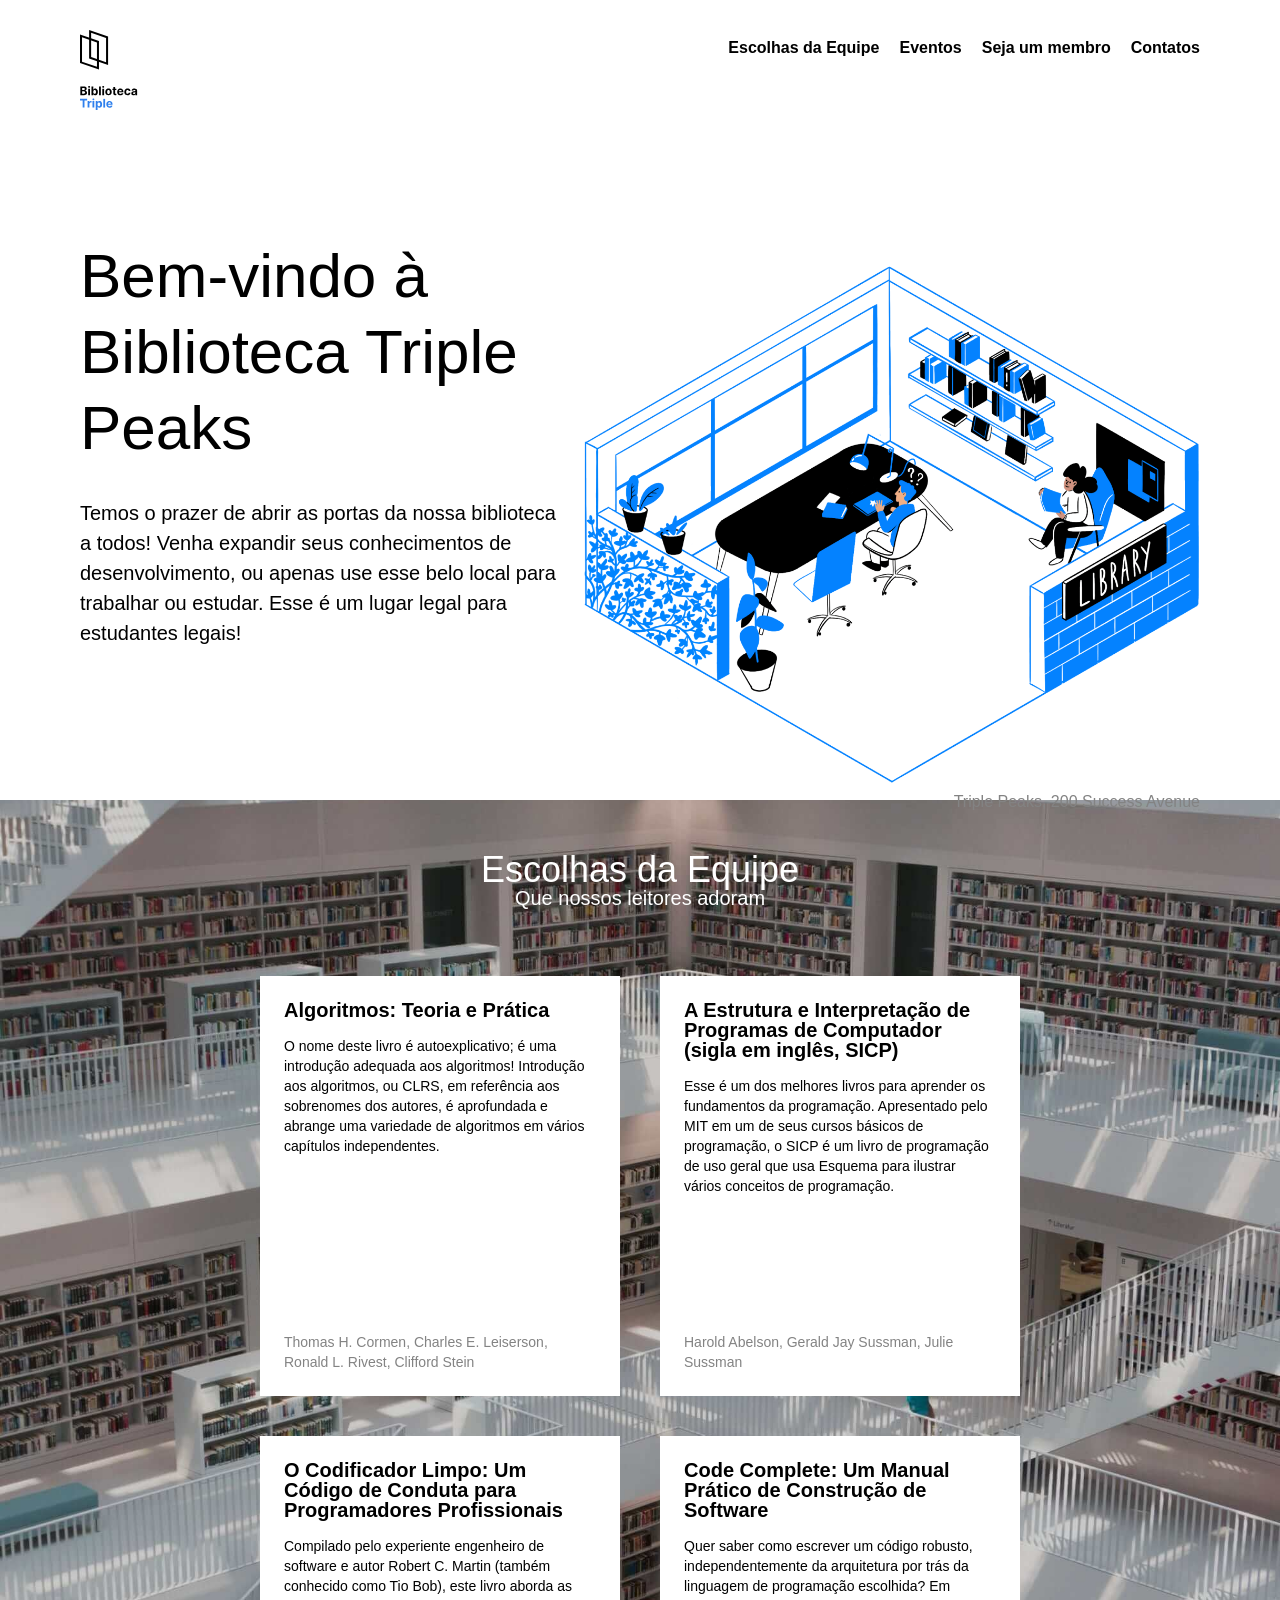
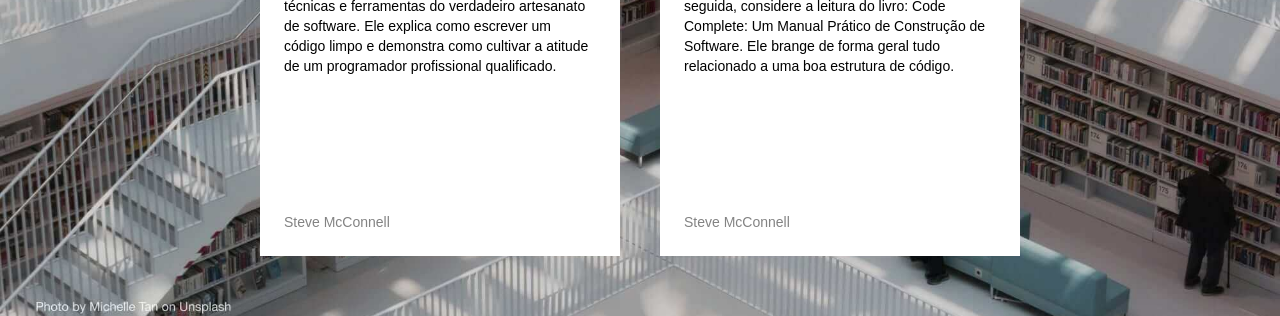
==== index.html @ f3eda074 "adiciona estrutura inicial do projeto" ====
<!doctype html>
<html lang="pt">
  <head>
    <meta charset="UTF-8" />
    <meta name="viewport" content="width=device-width, initial-scale=1.0" />
    <title>Biblioteca Triple Peaks</title>
    <link rel="shortcut icon" href="favicon.ico" />
    <link rel="stylesheet" href="./vendor/normalize.css" />
    <link rel="stylesheet" href="./styles/style.css" />
  </head>

  <body>
    <div class="page">
      <header class="header">
        <nav class="nav">
          <img
            src="./images/logo.svg"
            alt="Logotipo da Biblioteca Triple Peaks"
            class="nav__logo"
          />
          <ul class="nav__links">
            <li>
              <a class="nav__link" href="#staff">Escolhas da Equipe</a>
            </li>
            <li>
              <a class="nav__link" href="#">Eventos</a>
            </li>
            <li>
              <a class="nav__link" href="#">Seja um membro</a>
            </li>
            <li>
              <a class="nav__link" href="#">Contatos</a>
            </li>
          </ul>
        </nav>
        <div class="header__content">
          <div>
            <h1 class="header__title">Bem-vindo à Biblioteca Triple Peaks</h1>
            <p class="header__description">
              Temos o prazer de abrir as portas da nossa biblioteca a todos!
              Venha expandir seus conhecimentos de desenvolvimento, ou apenas
              use esse belo local para trabalhar ou estudar. Esse é um lugar
              legal para estudantes legais!
            </p>
          </div>
          <img
            src="./images/inside_the_library.png"
            alt="Ilustração 'Dentro da biblioteca'"
            class="header__image"
          />
        </div>
        <div class="header__footer">
          <p class="header__address">Triple Peaks, 200 Success Avenue</p>
        </div>
      </header>

      <main class="content">
        <section class="staff" id="staff">
          <h2 class="staff__title">Escolhas da Equipe</h2>
          <p class="staff__subtitle">Que nossos leitores adoram</p>
          <ul class="staff__cards">
            <li class="card">
              <div class="card__content">
                <h3 class="card__title">Algoritmos: Teoria e Prática</h3>
                <p class="card__text">
                  O nome deste livro é autoexplicativo; é uma introdução
                  adequada aos algoritmos! Introdução aos algoritmos, ou CLRS,
                  em referência aos sobrenomes dos autores, é aprofundada e
                  abrange uma variedade de algoritmos em vários capítulos
                  independentes.
                </p>
              </div>
              <div class="card__footer">
                <p class="card__author">
                  Thomas H. Cormen, Charles E. Leiserson, Ronald L. Rivest,
                  Clifford Stein
                </p>
              </div>
            </li>
            <li class="card">
              <div class="card__content">
                <h3 class="card__title">
                  A Estrutura e Interpretação de Programas de Computador (sigla
                  em inglês, SICP)
                </h3>
                <p class="card__text">
                  Esse é um dos melhores livros para aprender os fundamentos da
                  programação. Apresentado pelo MIT em um de seus cursos básicos
                  de programação, o SICP é um livro de programação de uso geral
                  que usa Esquema para ilustrar vários conceitos de programação.
                </p>
              </div>
              <div class="card__footer">
                <p class="card__author">
                  Harold Abelson, Gerald Jay Sussman, Julie Sussman
                </p>
              </div>
            </li>
            <li class="card">
              <div class="card__content">
                <h3 class="card__title">
                  O Codificador Limpo: Um Código de Conduta para Programadores
                  Profissionais
                </h3>
                <p class="card__text">
                  Compilado pelo experiente engenheiro de software e autor
                  Robert C. Martin (também conhecido como Tio Bob), este livro
                  aborda as técnicas e ferramentas do verdadeiro artesanato de
                  software. Ele explica como escrever um código limpo e
                  demonstra como cultivar a atitude de um programador
                  profissional qualificado.
                </p>
              </div>
              <div class="card__footer">
                <p class="card__author">Steve McConnell</p>
              </div>
            </li>
            <li class="card">
              <div class="card__content">
                <h3 class="card__title">
                  Code Complete: Um Manual Prático de Construção de Software
                </h3>
                <p class="card__text">
                  Quer saber como escrever um código robusto,
                  independentemente da arquitetura por trás da linguagem de
                  programação escolhida? Em seguida, considere a leitura do
                  livro: Code Complete: Um Manual Prático de Construção de
                  Software. Ele brange de forma geral tudo relacionado a uma
                  boa estrutura de código.
                </p>
              </div>
              <div class="card__footer">
                <p class="card__author">Steve McConnell</p>
              </div>
            </li>
          </ul>
        </section>
      </main>
    </div>
  </body>
</html>
---- styles/style.css ----
.page {
  min-width: 1100px;
  max-width: 1600px;
  margin: 0 auto;
  background-color: #ffffff;
  font-family: Arial, sans-serif;
  font-size: 16px;
  line-height: 20px;
}

/* ===== HEADER ===== */

.header {
  display: flex;
  flex-direction: column;
  height: 100vh;
  min-height: 720px;
  max-height: 800px;
  padding: 30px 80px 40px;
  position: relative;
  box-sizing: border-box;
}

.nav {
  display: flex;
  justify-content: space-between;
}

.nav__links {
  display: flex;
  column-gap: 20px;
  list-style-type: none;
  padding-left: 0;
  margin: 8px 0 0;
}

.nav__link {
  color: #000000;
  text-decoration: none;
  font-weight: bold;
}

.header__content {
  display: flex;
  justify-content: space-between;
  margin-top: 128px;
  align-items: flex-start;
}

.header__title {
  max-width: 635px;
  font-size: 62px;
  line-height: 76px;
  font-weight: 500;
  margin: 0 0 32px;
}

.header__description {
  max-width: 515px;
  font-size: 20px;
  line-height: 30px;
  margin: 0;
}

.header__image {
  max-width: 636px;
}

.header__footer {
  margin-top: auto;
  width: 100%;
  display: flex;
  align-items: center;
  justify-content: flex-end;
  box-sizing: border-box;
}

.header__link {
  color: #2f80ed;
  text-decoration: none;
}

.header__address {
  margin: 0;
  color: #838383;
}

/* ===== STAFF ===== */

.staff {
  padding: 60px 80px;
  background-image: url(../images/staff_picks_background.jpg);
  background-position: center;
  background-repeat: no-repeat;
  background-size: cover;
}

.staff__title {
  color: #ffffff;
  font-size: 36px;
  font-weight: 500;
  text-align: center;
  margin: 0 0 8px;
}

.staff__subtitle {
  color: #ffffff;
  font-size: 20px;
  text-align: center;
  margin: 0 0 68px;
}

.staff__cards {
  max-width: 760px;
  margin: 0 auto;
  padding-left: 0;
  list-style-type: none;
  display: flex;
  flex-wrap: wrap;
  justify-content: center;
  gap: 40px;
}

/* ===== CARD ===== */

.card {
  width: 360px;
  height: 420px;
  background-color: #ffffff;
  padding: 24px;
  box-sizing: border-box;
  display: flex;
  flex-direction: column;
}

.card__title {
  font-size: 20px;
  font-weight: bold;
  margin: 0 0 16px;
}

.card__text {
  font-size: 14px;
  line-height: 20px;
  margin: 0;
}

.card__footer {
  margin-top: auto;
}

.card__author {
  font-size: 14px;
  color: #838383;
  margin: 0;
}
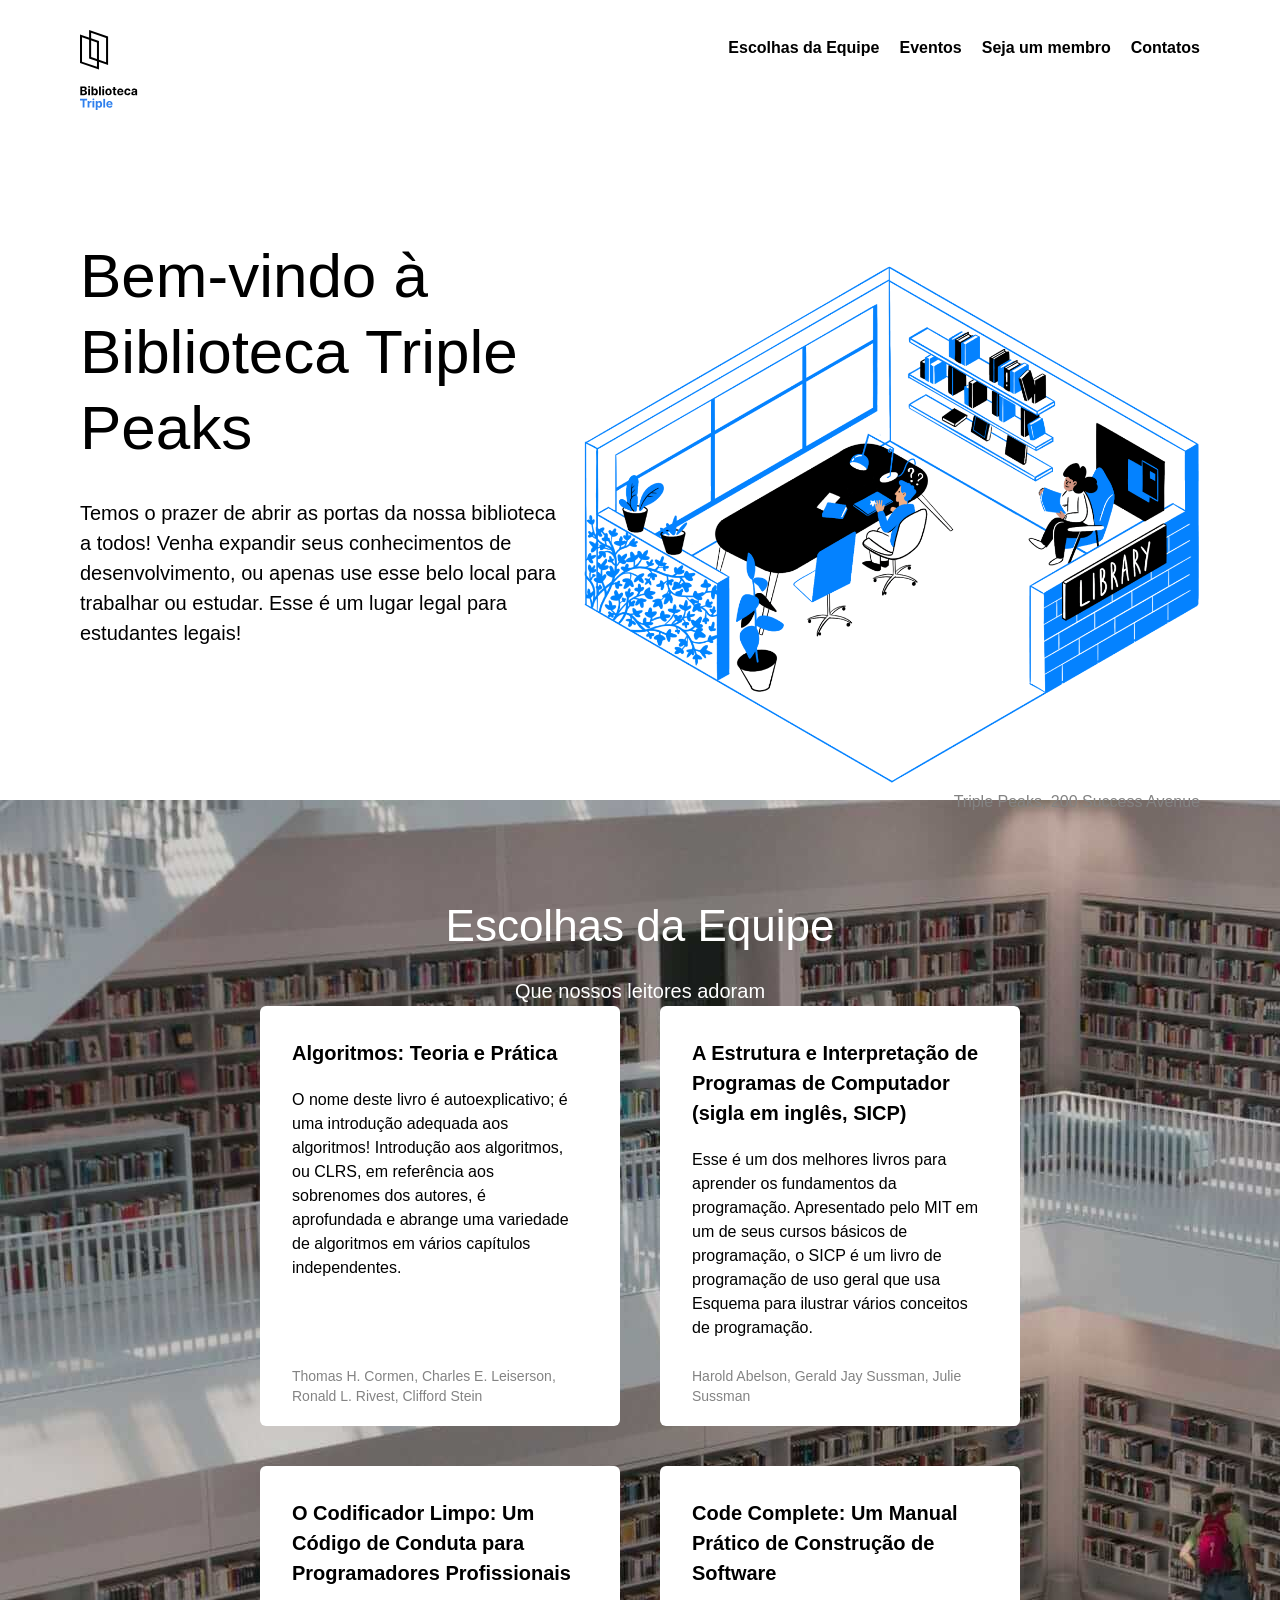
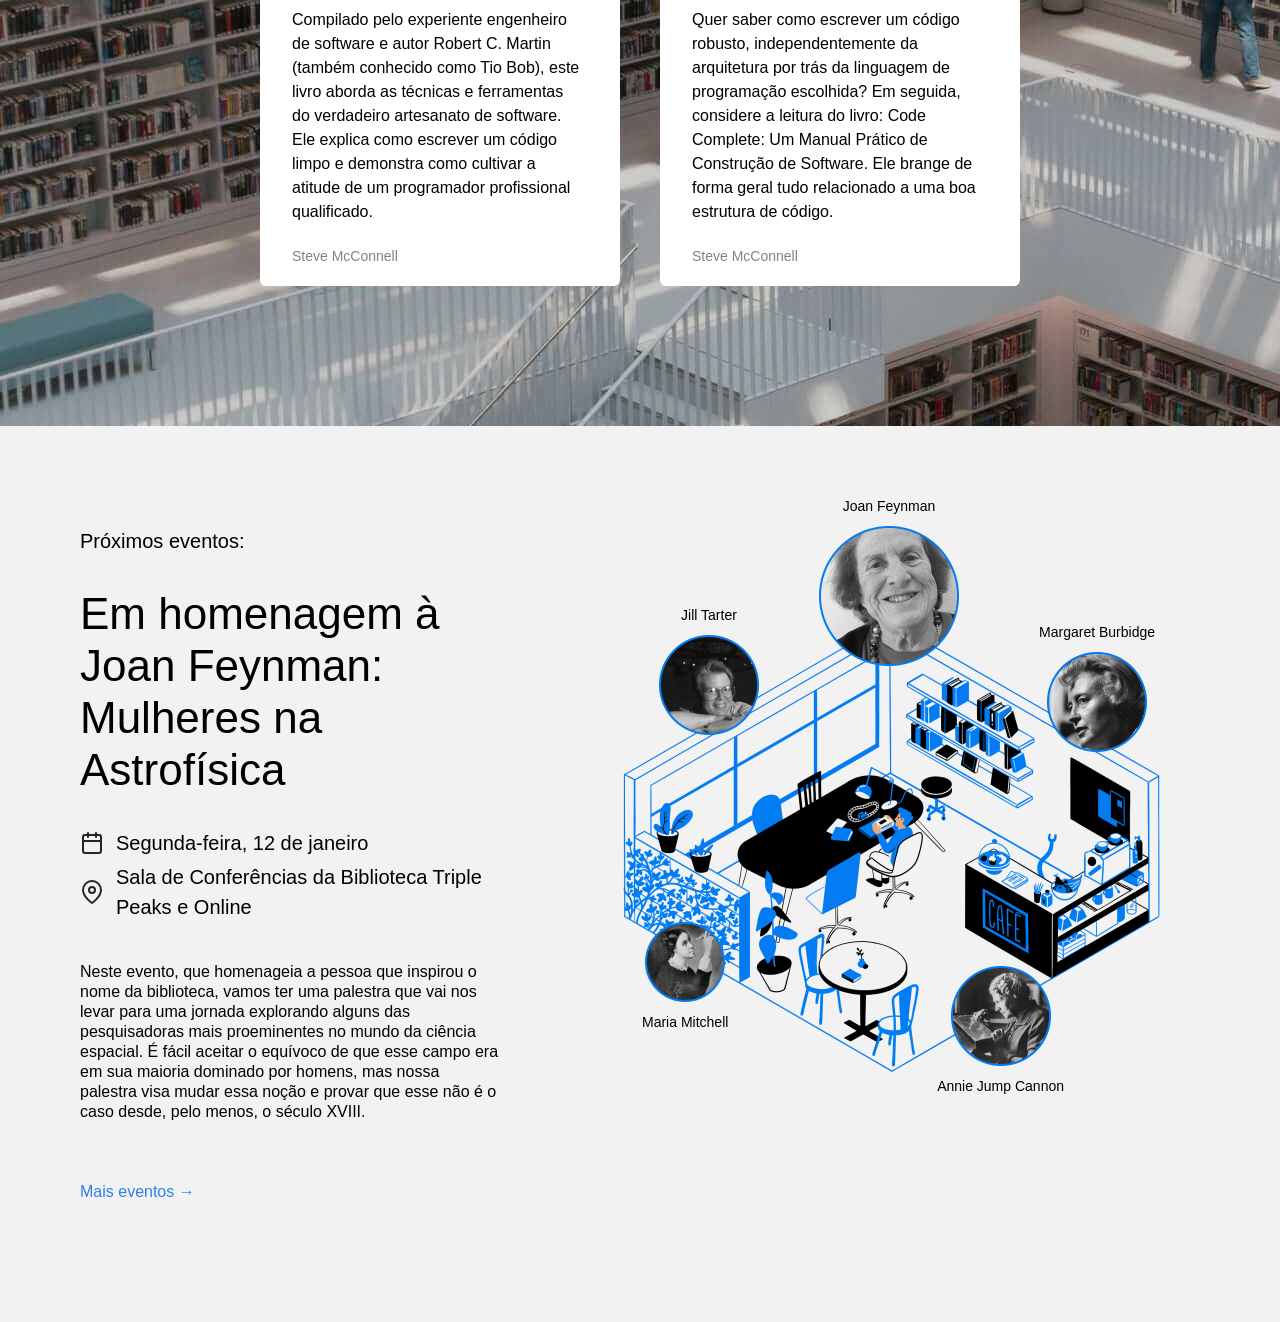
==== commit d099c623: "adiciona secao de eventos com posicionamento" ====
--- a/index.html
+++ b/index.html
@@ -23,7 +23,7 @@
               <a class="nav__link" href="#staff">Escolhas da Equipe</a>
             </li>
             <li>
-              <a class="nav__link" href="#">Eventos</a>
+              <a class="nav__link" href="#events">Eventos</a>
             </li>
             <li>
               <a class="nav__link" href="#">Seja um membro</a>
@@ -121,12 +121,11 @@
                   Code Complete: Um Manual Prático de Construção de Software
                 </h3>
                 <p class="card__text">
-                  Quer saber como escrever um código robusto,
-                  independentemente da arquitetura por trás da linguagem de
-                  programação escolhida? Em seguida, considere a leitura do
-                  livro: Code Complete: Um Manual Prático de Construção de
-                  Software. Ele brange de forma geral tudo relacionado a uma
-                  boa estrutura de código.
+                  Quer saber como escrever um código robusto, independentemente
+                  da arquitetura por trás da linguagem de programação escolhida?
+                  Em seguida, considere a leitura do livro: Code Complete: Um
+                  Manual Prático de Construção de Software. Ele brange de forma
+                  geral tudo relacionado a uma boa estrutura de código.
                 </p>
               </div>
               <div class="card__footer">
@@ -134,8 +133,93 @@
               </div>
             </li>
           </ul>
+        </section>
+        <section class="events" id="events">
+          <div class="events__content">
+            <h2 class="events__heading">Próximos eventos:</h2>
+            <h3 class="events__title">
+              Em homenagem à Joan Feynman: Mulheres na Astrofísica
+            </h3>
+            <div class="event-info events__info-section">
+              <div class="event-info__item">
+                <img
+                  src="./images/icon_calendar.svg"
+                  alt="Calendar icon"
+                  class="event-info__icon"
+                />
+                <p class="event-info__text">Segunda-feira, 12 de janeiro</p>
+              </div>
+              <div class="event-info__item">
+                <img
+                  src="./images/icon_pin.svg"
+                  alt="Pin icon"
+                  class="event-info__icon"
+                />
+                <p class="event-info__text">
+                  Sala de Conferências da Biblioteca Triple Peaks e Online
+                </p>
+              </div>
+            </div>
+            <p class="events__description">
+              Neste evento, que homenageia a pessoa que inspirou o nome da
+              biblioteca, vamos ter uma palestra que vai nos levar para uma
+              jornada explorando alguns das pesquisadoras mais proeminentes no
+              mundo da ciência espacial. É fácil aceitar o equívoco de que esse
+              campo era em sua maioria dominado por homens, mas nossa palestra
+              visa mudar essa noção e provar que esse não é o caso desde, pelo
+              menos, o século XVIII.
+            </p>
+            <a href="#" class="events__more">Mais eventos &rarr;</a>
+          </div>
+          <div class="events__cover">
+            <img
+              src="./images/cafe.png"
+              alt="Ilustração do café da biblioteca"
+              class="events__image"
+            />
+            <div class="person person_name_feynman">
+              <p class="person__caption">Joan Feynman</p>
+              <img
+                src="./images/person_feynman.png"
+                alt="Joan Feynman"
+                class="person__image person__image_size_l"
+              />
+            </div>
+            <div class="person person_name_tarter">
+              <p class="person__caption">Jill Tarter</p>
+              <img
+                src="./images/person_tarter.png"
+                alt="Jill Tarter"
+                class="person__image person__image_size_m"
+              />
+            </div>
+            <div class="person person_name_burbidge">
+              <p class="person__caption">Margaret Burbidge</p>
+              <img
+                src="./images/person_burbidge.png"
+                alt="Margaret Burbidge"
+                class="person__image person__image_size_m"
+              />
+            </div>
+            <div class="person person_name_mitchell">
+              <img
+                src="./images/person_mitchell.png"
+                alt="Maria Mitchell"
+                class="person__image person__image_size_s"
+              />
+              <p class="person__caption">Maria Mitchell</p>
+            </div>
+            <div class="person person_name_cannon">
+              <img
+                src="./images/person_cannon.png"
+                alt="Annie Jump Cannon"
+                class="person__image person__image_size_m"
+              />
+              <p class="person__caption">Annie Jump Cannon</p>
+            </div>
+          </div>
         </section>
       </main>
     </div>
   </body>
-</html>+</html>
--- a/styles/style.css
+++ b/styles/style.css
@@ -26,6 +26,10 @@
   justify-content: space-between;
 }
 
+.nav__logo {
+  max-width: 186px;
+}
+
 .nav__links {
   display: flex;
   column-gap: 20px;
@@ -88,26 +92,26 @@
 /* ===== STAFF ===== */
 
 .staff {
-  padding: 60px 80px;
-  background-image: url(../images/staff_picks_background.jpg);
-  background-position: center;
-  background-repeat: no-repeat;
-  background-size: cover;
+  background-image: url("../images/staff_picks_background.jpg");
+  padding: 100px 0 140px;
 }
 
 .staff__title {
+  text-align: center;
+  font-size: 44px;
+  line-height: 52px;
+  font-weight: 400;
+  margin: 0 0 24px;
   color: #ffffff;
-  font-size: 36px;
-  font-weight: 500;
+}
+
+.staff__subtitle {
   text-align: center;
-  margin: 0 0 8px;
-}
-
-.staff__subtitle {
+  font-size: 20px;
+  line-height: 30px;
+  font-weight: 400;
+  margin: 0;
   color: #ffffff;
-  font-size: 20px;
-  text-align: center;
-  margin: 0 0 68px;
 }
 
 .staff__cards {
@@ -126,31 +130,174 @@
 .card {
   width: 360px;
   height: 420px;
-  background-color: #ffffff;
-  padding: 24px;
+  background-color: #fff;
+  border-radius: 6px;
+  padding: 32px 40px 20px 32px;
   box-sizing: border-box;
   display: flex;
   flex-direction: column;
 }
 
+.card__content {
+  width: 100%;
+  height: 100%;
+  display: flex;
+  flex-direction: column;
+}
+
 .card__title {
   font-size: 20px;
-  font-weight: bold;
-  margin: 0 0 16px;
+  line-height: 30px;
+  font-weight: 700;
+  margin: 0;
 }
 
 .card__text {
+  margin: 20px 0 0;
+  font-size: 16px;
+  line-height: 24px;
+}
+
+.card__footer {
+  margin: 0;
   font-size: 14px;
   line-height: 20px;
-  margin: 0;
-}
-
-.card__footer {
-  margin-top: auto;
+  color: #838383;
 }
 
 .card__author {
   font-size: 14px;
   color: #838383;
   margin: 0;
-}+}
+
+/* ===== EVENTS ===== */
+
+.events {
+  padding: 100px 0 120px 80px;
+  display: flex;
+  align-items: start;
+  justify-content: space-between;
+  box-sizing: border-box;
+  background-color: #f2f2f2;
+}
+
+.events__content {
+  flex-basis: 580px;
+}
+
+.events__heading {
+  font-size: 20px;
+  font-weight: 500;
+  line-height: 30px;
+  margin: 0;
+}
+
+.events__title {
+  font-size: 44px;
+  font-weight: 500;
+  line-height: 52px;
+  margin: 32px 0 0;
+}
+
+.events__info-section {
+  margin-top: 32px;
+}
+
+.event-info__item {
+  display: flex;
+  align-items: center;
+  margin-bottom: 4px;
+  font-weight: 500;
+}
+
+.event-info__icon {
+  background-repeat: no-repeat;
+  background-position: center;
+  margin-right: 12px;
+  width: 24px;
+  height: 24px;
+}
+
+.event-info__text {
+  font-size: 20px;
+  font-weight: 500;
+  line-height: 30px;
+  margin: 0;
+}
+
+.events__description {
+  margin: 40px 0 60px;
+}
+
+.events__more {
+  color: #2f80ed;
+  text-decoration: none;
+}
+
+.events__cover {
+  flex-grow: 1;
+  flex-shrink: 0;
+  flex-basis: 780px;
+  max-width: 780px;
+  position: relative;
+}
+
+.events__image {
+  max-width: 100%;
+}
+
+.person {
+  position: absolute;
+  display: flex;
+  align-items: center;
+  flex-direction: column;
+  gap: 10px;
+}
+
+.person_name_feynman {
+  top: -30px;
+  left: 319px;
+}
+
+.person_name_burbidge {
+  top: 96px;
+  right: 125px;
+}
+
+.person_name_cannon {
+  bottom: 18px;
+  right: 216px;
+}
+
+.person_name_mitchell {
+  bottom: 82px;
+  left: 142px;
+}
+
+.person_name_tarter {
+  top: 79px;
+  left: 159px;
+}
+
+.person__image {
+  max-width: 100%;
+}
+
+.person__image_size_l {
+  width: 140px;
+}
+
+.person__image_size_m {
+  width: 100px;
+}
+
+.person__image_size_s {
+  width: 80px;
+}
+
+.person__caption {
+  text-align: center;
+  font-size: 14px;
+  margin: 0;
+}
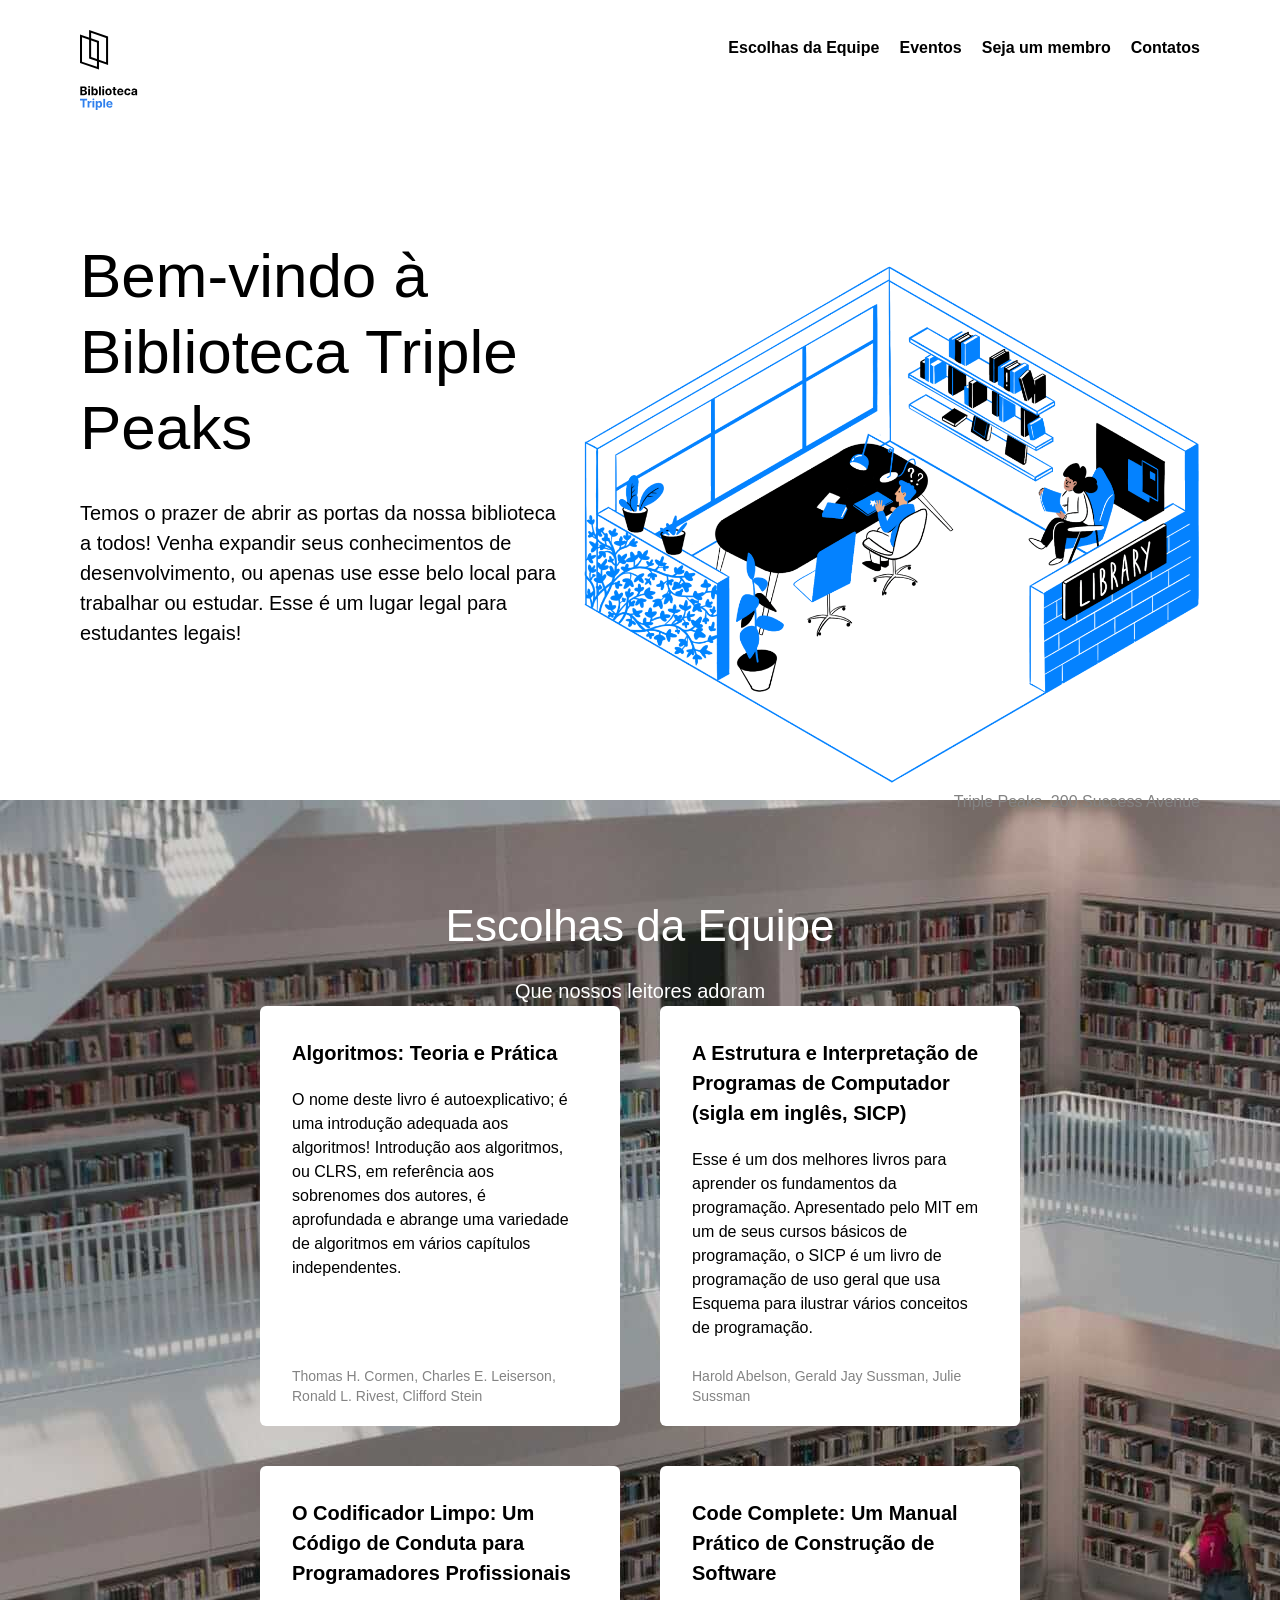
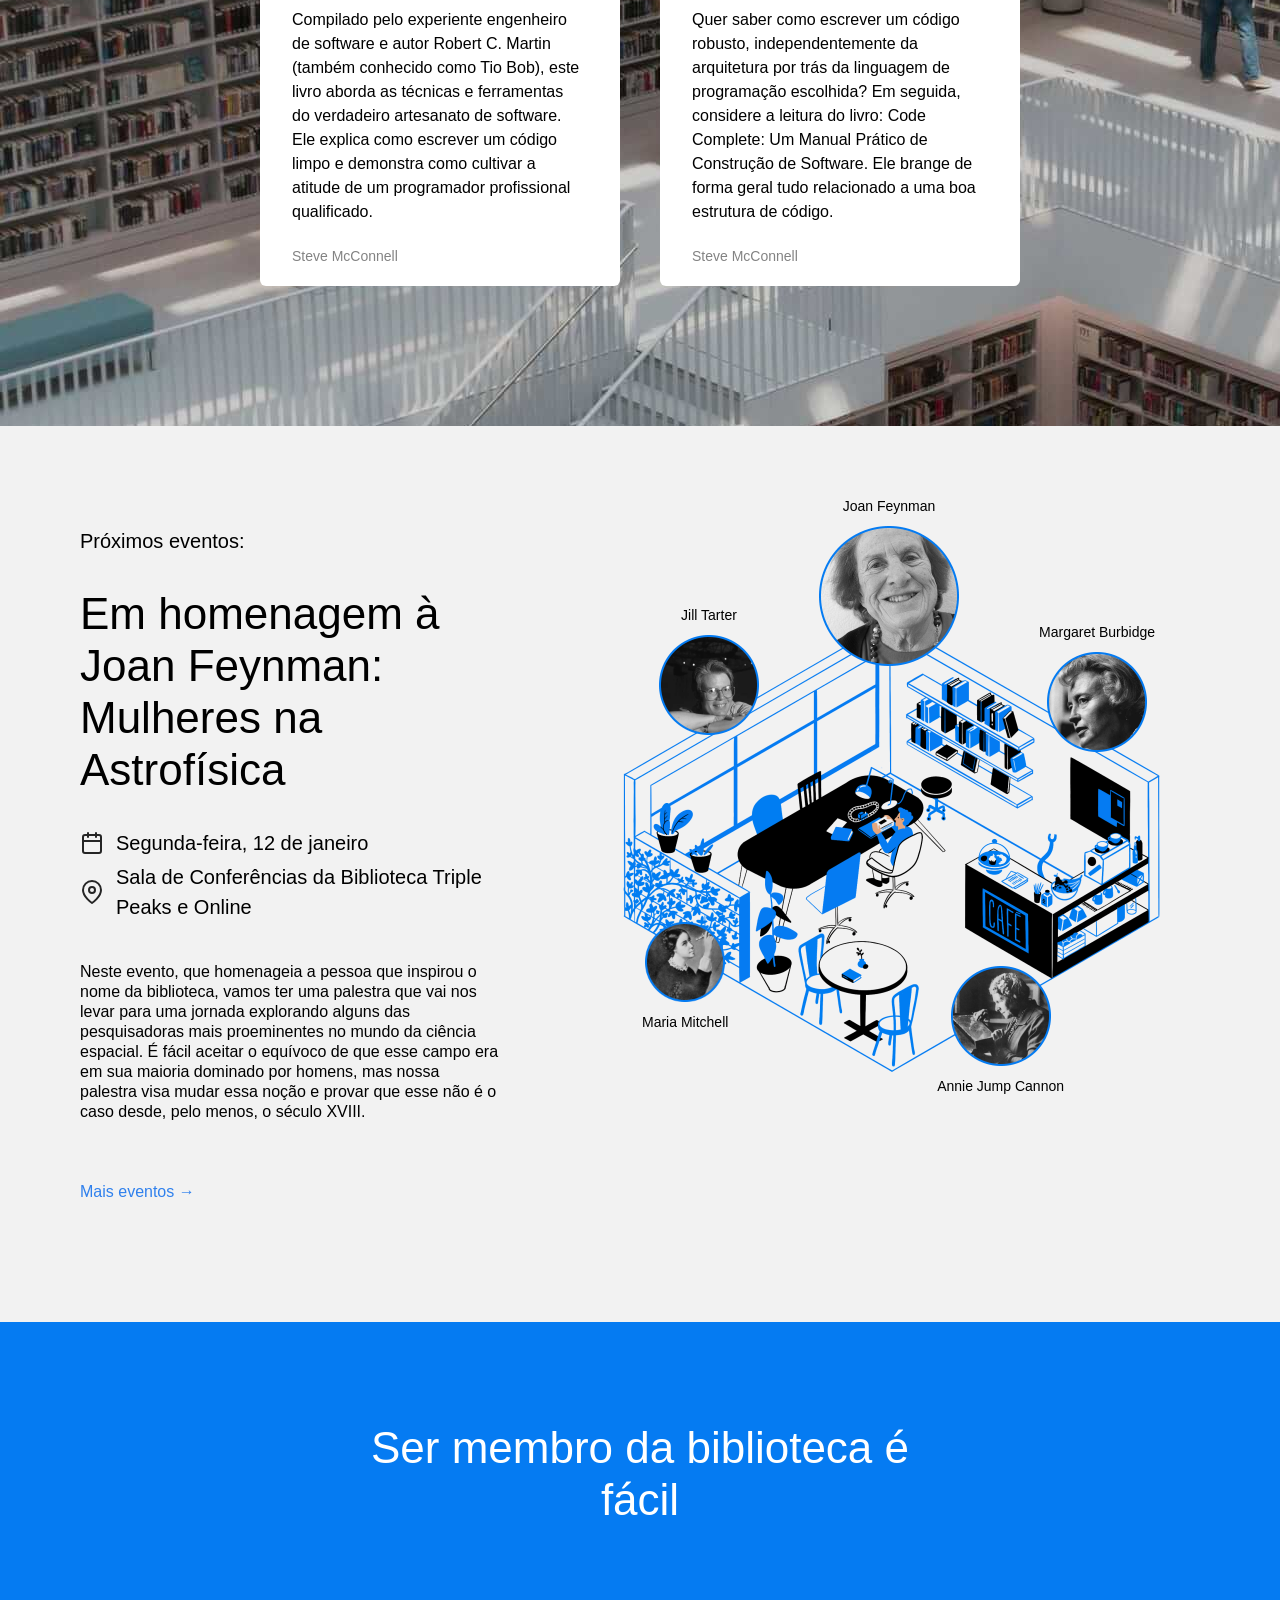
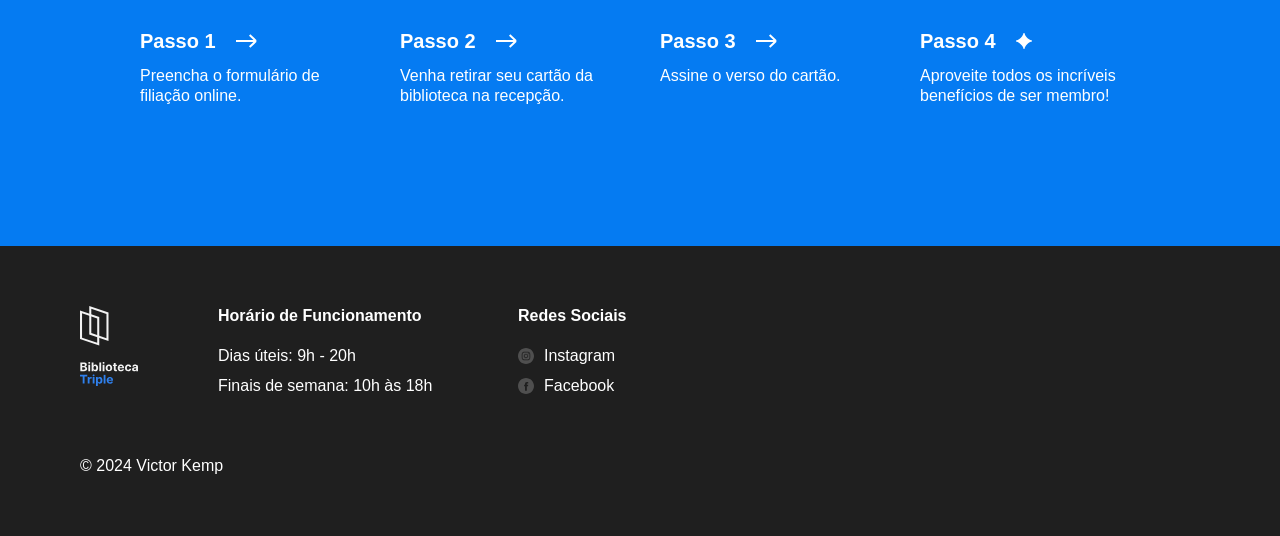
==== commit c3754dbd: "adiciona secao membership e rodape" ====
--- a/index.html
+++ b/index.html
@@ -26,10 +26,10 @@
               <a class="nav__link" href="#events">Eventos</a>
             </li>
             <li>
-              <a class="nav__link" href="#">Seja um membro</a>
+              <a class="nav__link" href="#membership">Seja um membro</a>
             </li>
             <li>
-              <a class="nav__link" href="#">Contatos</a>
+              <a class="nav__link" href="#footer">Contatos</a>
             </li>
           </ul>
         </nav>
@@ -219,7 +219,106 @@
             </div>
           </div>
         </section>
+        <section class="membership" id="membership">
+          <h2 class="membership__title">Ser membro da biblioteca é fácil</h2>
+          <ul class="membership__steps">
+            <li class="step">
+              <h3 class="step__title">
+                Passo 1
+                <img
+                  src="./images/icon_step_forward.svg"
+                  alt="icon forward"
+                  class="step__icon"
+                />
+              </h3>
+              <p class="step__description">
+                Preencha o formulário de filiação online.
+              </p>
+            </li>
+            <li class="step">
+              <h3 class="step__title">
+                Passo 2
+                <img
+                  src="./images/icon_step_forward.svg"
+                  alt="icon forward"
+                  class="step__icon"
+                />
+              </h3>
+              <p class="step__description">
+                Venha retirar seu cartão da biblioteca na recepção.
+              </p>
+            </li>
+            <li class="step">
+              <h3 class="step__title">
+                Passo 3
+                <img
+                  src="./images/icon_step_forward.svg"
+                  alt="icon forward"
+                  class="step__icon"
+                />
+              </h3>
+              <p class="step__description">Assine o verso do cartão.</p>
+            </li>
+            <li class="step">
+              <h3 class="step__title">
+                Passo 4
+                <img
+                  src="./images/icon_step_finish.svg"
+                  alt="icon finish"
+                  class="step__icon"
+                />
+              </h3>
+              <p class="step__description">
+                Aproveite todos os incríveis benefícios de ser membro!
+              </p>
+            </li>
+          </ul>
+        </section>
       </main>
+      <footer class="footer" id="footer">
+        <div class="footer__columns">
+          <div class="footer__column">
+            <img
+              src="./images/logo_white.svg"
+              alt="Logotipo da Biblioteca Triple Peaks"
+              class="footer__logo"
+            />
+          </div>
+          <div class="footer__column footer__column_content_hours">
+            <h3 class="footer__column-heading">Horário de Funcionamento</h3>
+            <ul class="footer__list">
+              <li class="footer__list-item">Dias úteis: 9h - 20h</li>
+              <li class="footer__list-item">Finais de semana: 10h às 18h</li>
+            </ul>
+          </div>
+          <div class="footer__column footer__column_content_social">
+            <h3 class="footer__column-heading">Redes Sociais</h3>
+            <ul class="footer__list">
+              <li class="footer__list-item">
+                <a href="#" class="footer__column-link">
+                  <img
+                    src="./images/instagram_white.svg"
+                    alt="Ícone do Instagram"
+                    class="footer__social-icon"
+                  />
+                  Instagram
+                </a>
+              </li>
+              <li class="footer__list-item">
+                <a href="#" class="footer__column-link">
+                  <img
+                    src="./images/facebook_white.svg"
+                    alt="Ícone do Facebook"
+                    class="footer__social-icon"
+                  />
+                  Facebook
+                </a>
+              </li>
+            </ul>
+          </div>
+        </div>
+        <p class="footer__copyright">© 2024 Victor Kemp</p>
+      </footer>
     </div>
   </body>
 </html>
--- a/styles/style.css
+++ b/styles/style.css
@@ -301,3 +301,118 @@
   font-size: 14px;
   margin: 0;
 }
+
+/* ===== MEMBERSHIP ===== */
+
+.membership {
+  padding: 100px 0 140px;
+  background-color: #057bf2;
+  color: #ffffff;
+}
+
+.membership__title {
+  max-width: 574px;
+  margin: 0 auto;
+  text-align: center;
+  font-size: 44px;
+  font-weight: 500;
+  line-height: 52px;
+}
+
+.membership__steps {
+  list-style-type: none;
+  padding: 0;
+  margin: 100px 0 0;
+  display: flex;
+  justify-content: center;
+  gap: 40px;
+}
+
+.step {
+  flex-basis: 220px;
+}
+
+.step__title {
+  margin: 0;
+  font-size: 20px;
+  line-height: 30px;
+  font-weight: 700;
+  display: flex;
+  align-items: center;
+}
+
+.step__icon {
+  margin-left: 20px;
+}
+
+.step__description {
+  margin: 10px 0 0;
+}
+
+/* ===== FOOTER ===== */
+
+.footer {
+  box-sizing: border-box;
+  background-color: #1f1f1f;
+  color: #ffffff;
+  padding: 60px 80px;
+  font-size: 16px;
+  line-height: 20px;
+}
+
+.footer__columns {
+  display: flex;
+  gap: 80px;
+  margin-bottom: 60px;
+}
+
+.footer__column_content_hours {
+  flex-basis: 220px;
+}
+
+.footer__column_content_social {
+  flex-basis: 220px;
+}
+
+.footer__logo {
+  width: 58px;
+  height: 80px;
+}
+
+.footer__column-heading {
+  font-size: 16px;
+  line-height: 20px;
+  font-weight: bold;
+  margin: 0 0 20px;
+}
+
+.footer__list {
+  list-style-type: none;
+  padding: 0;
+  margin: 0;
+}
+
+.footer__list-item {
+  margin-bottom: 10px;
+}
+
+.footer__list-item:last-child {
+  margin-bottom: 0;
+}
+
+.footer__column-link {
+  color: white;
+  text-decoration: none;
+  display: flex;
+  align-items: center;
+  gap: 10px;
+}
+
+.footer__social-icon {
+  width: 16px;
+  height: 16px;
+}
+
+.footer__copyright {
+  margin: 0;
+}
